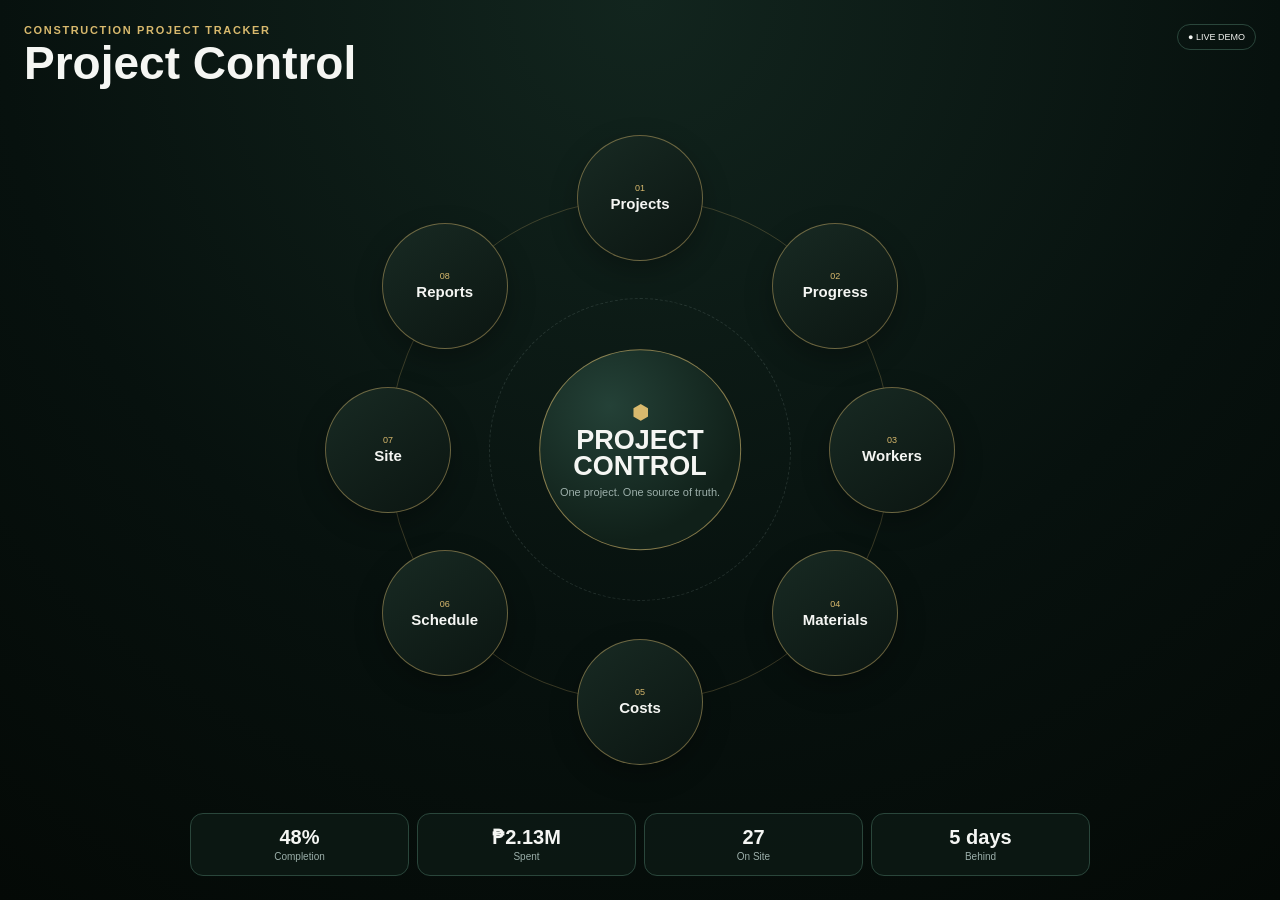
==== fit/index.html @ b3026fd8 "Add self-contained responsive fit version" ====
<!DOCTYPE html>
<html lang="en">
<head>
<meta charset="UTF-8">
<meta name="viewport" content="width=device-width,initial-scale=1,viewport-fit=cover">
<title>Construction Project Tracker</title>
<style>
:root{--bg:#07110e;--panel:#0f1d18;--line:#2a463b;--gold:#d8b96d;--text:#f5f6f3;--muted:#9cafaa}
*{box-sizing:border-box}
html,body{margin:0;width:100%;min-height:100%;background:radial-gradient(circle at top,#12251e,#07110e 58%,#040906);color:var(--text);font-family:Arial,Helvetica,sans-serif}
body{overflow-x:hidden}
button{font:inherit}
#home{min-height:100svh;padding:12px 14px 14px;display:grid;grid-template-rows:auto minmax(0,1fr) auto;gap:8px}
.top{display:flex;justify-content:space-between;align-items:flex-start;gap:10px}
.kicker{font-size:9px;letter-spacing:.15em;font-weight:800;color:var(--gold);margin-bottom:4px}
h1{margin:0;font-size:28px;line-height:1}
.live{font-size:9px;border:1px solid var(--line);padding:7px 10px;border-radius:999px;white-space:nowrap}
.orbit{position:relative;align-self:center;justify-self:center;width:min(92vw,62svh);aspect-ratio:1/1}
.r1,.r2{position:absolute;border-radius:50%;pointer-events:none}
.r1{inset:10%;border:1px solid rgba(216,185,109,.24)}
.r2{inset:26%;border:1px dashed rgba(156,175,170,.18)}
.center,.m{position:absolute;border-radius:50%;display:flex;align-items:center;justify-content:center;text-align:center;color:var(--text)}
.center{left:50%;top:50%;transform:translate(-50%,-50%);width:32%;aspect-ratio:1;background:radial-gradient(circle at 35% 28%,#244137,#102019 70%);border:1px solid rgba(216,185,109,.58);flex-direction:column;padding:8px}
.center .icon{color:var(--gold);font-size:20px;margin-bottom:4px}
.center b{font-size:clamp(16px,4.6vw,23px);line-height:.95}
.center small{font-size:9px;color:var(--muted);margin-top:7px;line-height:1.1}
.m{width:20%;aspect-ratio:1;border:1px solid rgba(216,185,109,.45);background:linear-gradient(145deg,#182a23,#0b1511);cursor:pointer;flex-direction:column;box-shadow:0 10px 28px rgba(0,0,0,.28)}
.m span{font-size:8px;color:var(--gold);margin-bottom:3px}.m b{font-size:clamp(11px,3.2vw,14px);line-height:1.05}
.p1{left:40%;top:0}.p2{right:9%;top:14%}.p3{right:0;top:40%}.p4{right:9%;bottom:14%}.p5{left:40%;bottom:0}.p6{left:9%;bottom:14%}.p7{left:0;top:40%}.p8{left:9%;top:14%}
.metrics{display:grid;grid-template-columns:repeat(2,1fr);gap:8px}
.metric{border:1px solid var(--line);background:rgba(12,25,20,.85);border-radius:13px;padding:9px 7px;text-align:center}
.metric strong{display:block;font-size:18px;line-height:1}.metric span{display:block;margin-top:4px;font-size:10px;color:var(--muted)}
#module{display:none;min-height:100svh;padding:14px}
.moduleTop{display:flex;justify-content:space-between;align-items:center;gap:10px;border-bottom:1px solid var(--line);padding-bottom:12px}
.back,.new{border-radius:11px;padding:10px 12px}.back{background:transparent;border:1px solid var(--line);color:var(--text)}.new{background:var(--gold);border:0;color:#171208;font-weight:800}
.moduleTitle{margin:18px 0 12px}.moduleTitle small{color:var(--gold);font-size:9px;letter-spacing:.14em}.moduleTitle h2{margin:5px 0 0;font-size:30px}
.cards{display:grid;grid-template-columns:repeat(2,1fr);gap:9px}.card{border:1px solid var(--line);background:var(--panel);border-radius:16px;padding:14px}.card small{color:var(--muted)}.card strong{display:block;font-size:22px;margin-top:6px}
.list{margin-top:12px;display:grid;gap:8px}.row{border:1px solid var(--line);background:#0b1713;border-radius:14px;padding:13px}.row b{display:block}.row span{font-size:11px;color:var(--muted)}
@media(min-width:761px){
 #home{padding:24px;grid-template-rows:auto 1fr auto}
 h1{font-size:46px}.kicker{font-size:11px}.orbit{width:min(680px,70vh)}
 .m b{font-size:15px}.m span{font-size:9px}.center b{font-size:27px}.center small{font-size:11px}
 .metrics{grid-template-columns:repeat(4,1fr);max-width:900px;width:100%;justify-self:center}.metric{padding:13px}.metric strong{font-size:20px}
 .cards{grid-template-columns:repeat(4,1fr)}
 #module{max-width:1180px;margin:auto}
}
</style>
</head>
<body>
<section id="home">
 <div class="top"><div><div class="kicker">CONSTRUCTION PROJECT TRACKER</div><h1>Project Control</h1></div><div class="live">● LIVE DEMO</div></div>
 <div class="orbit">
  <div class="r1"></div><div class="r2"></div>
  <button class="m p1" data-k="Projects"><span>01</span><b>Projects</b></button>
  <button class="m p2" data-k="Progress"><span>02</span><b>Progress</b></button>
  <button class="m p3" data-k="Workers"><span>03</span><b>Workers</b></button>
  <button class="m p4" data-k="Materials"><span>04</span><b>Materials</b></button>
  <button class="m p5" data-k="Costs"><span>05</span><b>Costs</b></button>
  <button class="m p6" data-k="Schedule"><span>06</span><b>Schedule</b></button>
  <button class="m p7" data-k="Site"><span>07</span><b>Site</b></button>
  <button class="m p8" data-k="Reports"><span>08</span><b>Reports</b></button>
  <div class="center"><div class="icon">⬢</div><b>PROJECT<br>CONTROL</b><small>One project. One source of truth.</small></div>
 </div>
 <div class="metrics">
  <div class="metric"><strong>48%</strong><span>Completion</span></div>
  <div class="metric"><strong>₱2.13M</strong><span>Spent</span></div>
  <div class="metric"><strong>27</strong><span>On Site</span></div>
  <div class="metric"><strong>5 days</strong><span>Behind</span></div>
 </div>
</section>
<section id="module">
 <div class="moduleTop"><button class="back" id="back">← Back</button><button class="new">+ New Record</button></div>
 <div class="moduleTitle"><small id="eyebrow">PROJECT MODULE</small><h2 id="title">Projects</h2></div>
 <div class="cards">
  <div class="card"><small>Current project</small><strong id="c1">48%</strong></div>
  <div class="card"><small>Budget used</small><strong id="c2">₱2.13M</strong></div>
  <div class="card"><small>On site</small><strong id="c3">27</strong></div>
  <div class="card"><small>Status</small><strong id="c4">Active</strong></div>
 </div>
 <div class="list" id="list"></div>
</section>
<script>
const data={
Projects:["Bacoor Commercial Fit-Out — 48% complete","Molino Residence — 72% complete","Warehouse Expansion — 35% complete"],
Progress:["Concrete works — completed today","Electrical rough-in — active","Masonry / CHB — partial"],
Workers:["Juan Dela Cruz — Foreman — Present","Mario Santos — Mason — Present","Leo Ramos — Electrician — Present"],
Materials:["Portland Cement — 142 bags","10mm Rebar — LOW STOCK","CHB 4-inch — 620 pcs"],
Costs:["Materials — ₱1.12M","Labor — ₱620K","Equipment — ₱210K"],
Schedule:["Structural Works — 92%","MEPF Rough-In — 54%","Architectural — 8%"],
Site:["Safety Walk — Passed","Electrical Inspection — Passed","Housekeeping Audit — Action needed"],
Reports:["Daily Site Report — Ready","Weekly Progress Report — Ready","Cost vs Budget — Ready"]
};
document.querySelectorAll(".m").forEach(b=>b.onclick=()=>{
 const k=b.dataset.k; document.getElementById("home").style.display="none";document.getElementById("module").style.display="block";
 document.getElementById("title").textContent=k;document.getElementById("eyebrow").textContent=k.toUpperCase()+" MODULE";
 document.getElementById("list").innerHTML=data[k].map(x=>'<div class="row"><b>'+x+'</b><span>Tap for details</span></div>').join("");
 scrollTo(0,0);
});
document.getElementById("back").onclick=()=>{document.getElementById("module").style.display="none";document.getElementById("home").style.display="grid";scrollTo(0,0)}
</script>
</body>
</html>
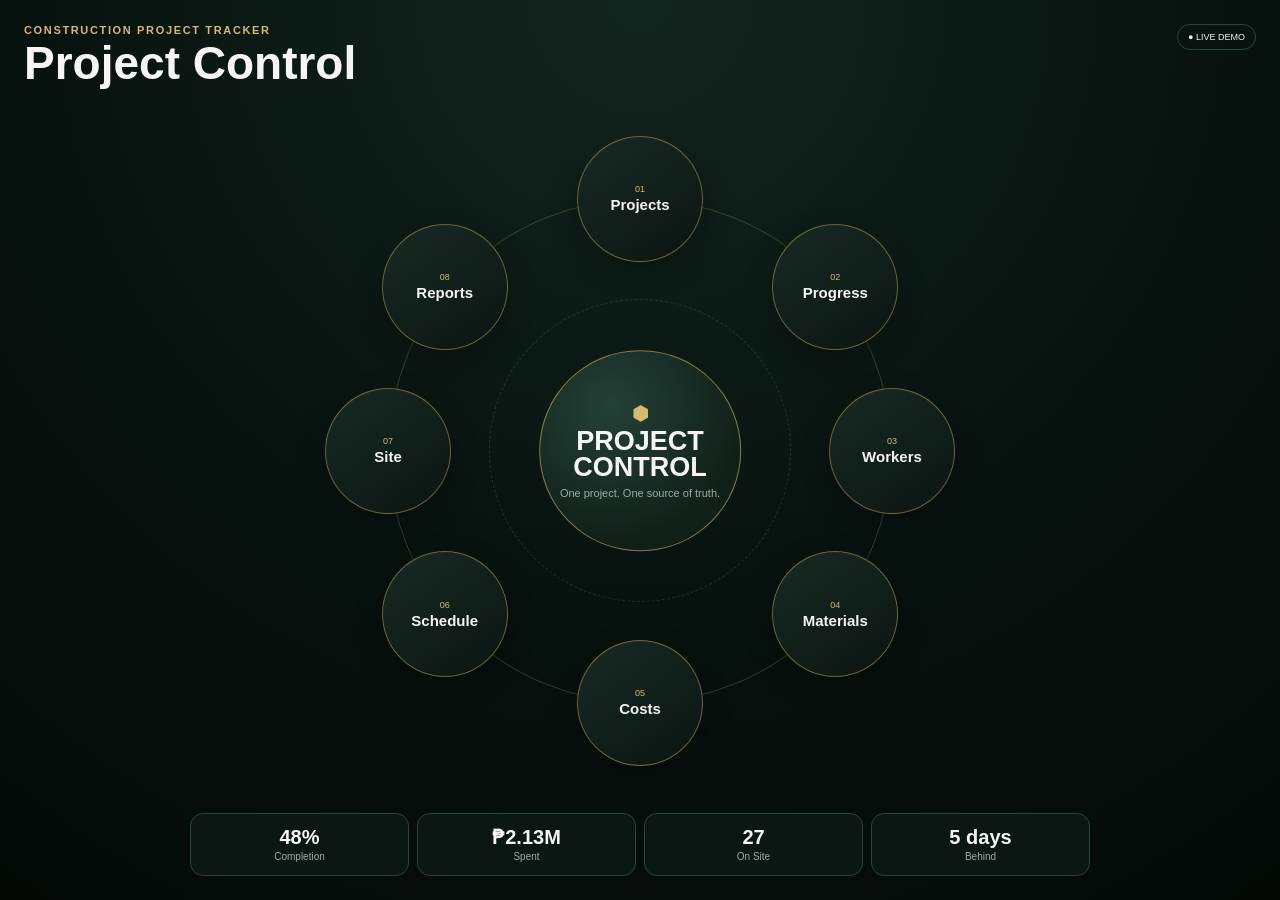
==== commit a786ac40: "Tighten fit layout and remove large mobile gap" ====
--- a/fit/index.html
+++ b/fit/index.html
@@ -10,12 +10,12 @@
 html,body{margin:0;width:100%;min-height:100%;background:radial-gradient(circle at top,#12251e,#07110e 58%,#040906);color:var(--text);font-family:Arial,Helvetica,sans-serif}
 body{overflow-x:hidden}
 button{font:inherit}
-#home{min-height:100svh;padding:12px 14px 14px;display:grid;grid-template-rows:auto minmax(0,1fr) auto;gap:8px}
+#home{min-height:100svh;height:100svh;padding:12px 14px 14px;display:flex;flex-direction:column;gap:8px;overflow:hidden}
 .top{display:flex;justify-content:space-between;align-items:flex-start;gap:10px}
 .kicker{font-size:9px;letter-spacing:.15em;font-weight:800;color:var(--gold);margin-bottom:4px}
 h1{margin:0;font-size:28px;line-height:1}
 .live{font-size:9px;border:1px solid var(--line);padding:7px 10px;border-radius:999px;white-space:nowrap}
-.orbit{position:relative;align-self:center;justify-self:center;width:min(92vw,62svh);aspect-ratio:1/1}
+.orbit{position:relative;align-self:center;width:min(96vw,58svh);aspect-ratio:1/1;margin:10px auto 8px;flex:0 0 auto}
 .r1,.r2{position:absolute;border-radius:50%;pointer-events:none}
 .r1{inset:10%;border:1px solid rgba(216,185,109,.24)}
 .r2{inset:26%;border:1px dashed rgba(156,175,170,.18)}
@@ -27,7 +27,7 @@
 .m{width:20%;aspect-ratio:1;border:1px solid rgba(216,185,109,.45);background:linear-gradient(145deg,#182a23,#0b1511);cursor:pointer;flex-direction:column;box-shadow:0 10px 28px rgba(0,0,0,.28)}
 .m span{font-size:8px;color:var(--gold);margin-bottom:3px}.m b{font-size:clamp(11px,3.2vw,14px);line-height:1.05}
 .p1{left:40%;top:0}.p2{right:9%;top:14%}.p3{right:0;top:40%}.p4{right:9%;bottom:14%}.p5{left:40%;bottom:0}.p6{left:9%;bottom:14%}.p7{left:0;top:40%}.p8{left:9%;top:14%}
-.metrics{display:grid;grid-template-columns:repeat(2,1fr);gap:8px}
+.metrics{display:grid;grid-template-columns:repeat(2,1fr);gap:8px;margin-top:auto}
 .metric{border:1px solid var(--line);background:rgba(12,25,20,.85);border-radius:13px;padding:9px 7px;text-align:center}
 .metric strong{display:block;font-size:18px;line-height:1}.metric span{display:block;margin-top:4px;font-size:10px;color:var(--muted)}
 #module{display:none;min-height:100svh;padding:14px}
@@ -37,12 +37,30 @@
 .cards{display:grid;grid-template-columns:repeat(2,1fr);gap:9px}.card{border:1px solid var(--line);background:var(--panel);border-radius:16px;padding:14px}.card small{color:var(--muted)}.card strong{display:block;font-size:22px;margin-top:6px}
 .list{margin-top:12px;display:grid;gap:8px}.row{border:1px solid var(--line);background:#0b1713;border-radius:14px;padding:13px}.row b{display:block}.row span{font-size:11px;color:var(--muted)}
 @media(min-width:761px){
- #home{padding:24px;grid-template-rows:auto 1fr auto}
+ #home{padding:24px;display:grid;grid-template-rows:auto 1fr auto;overflow:visible}
  h1{font-size:46px}.kicker{font-size:11px}.orbit{width:min(680px,70vh)}
  .m b{font-size:15px}.m span{font-size:9px}.center b{font-size:27px}.center small{font-size:11px}
  .metrics{grid-template-columns:repeat(4,1fr);max-width:900px;width:100%;justify-self:center}.metric{padding:13px}.metric strong{font-size:20px}
  .cards{grid-template-columns:repeat(4,1fr)}
  #module{max-width:1180px;margin:auto}
+}
+
+@media(max-width:760px){
+  #home{justify-content:flex-start!important}
+  .top{flex:0 0 auto}
+  .orbit{
+    width:min(96vw,54svh)!important;
+    margin-top:18px!important;
+    margin-bottom:10px!important;
+  }
+  .metrics{
+    grid-template-columns:repeat(4,minmax(0,1fr))!important;
+    gap:6px!important;
+    margin-top:auto!important;
+  }
+  .metric{padding:8px 3px!important}
+  .metric strong{font-size:15px!important}
+  .metric span{font-size:8px!important}
 }
 </style>
 </head>
